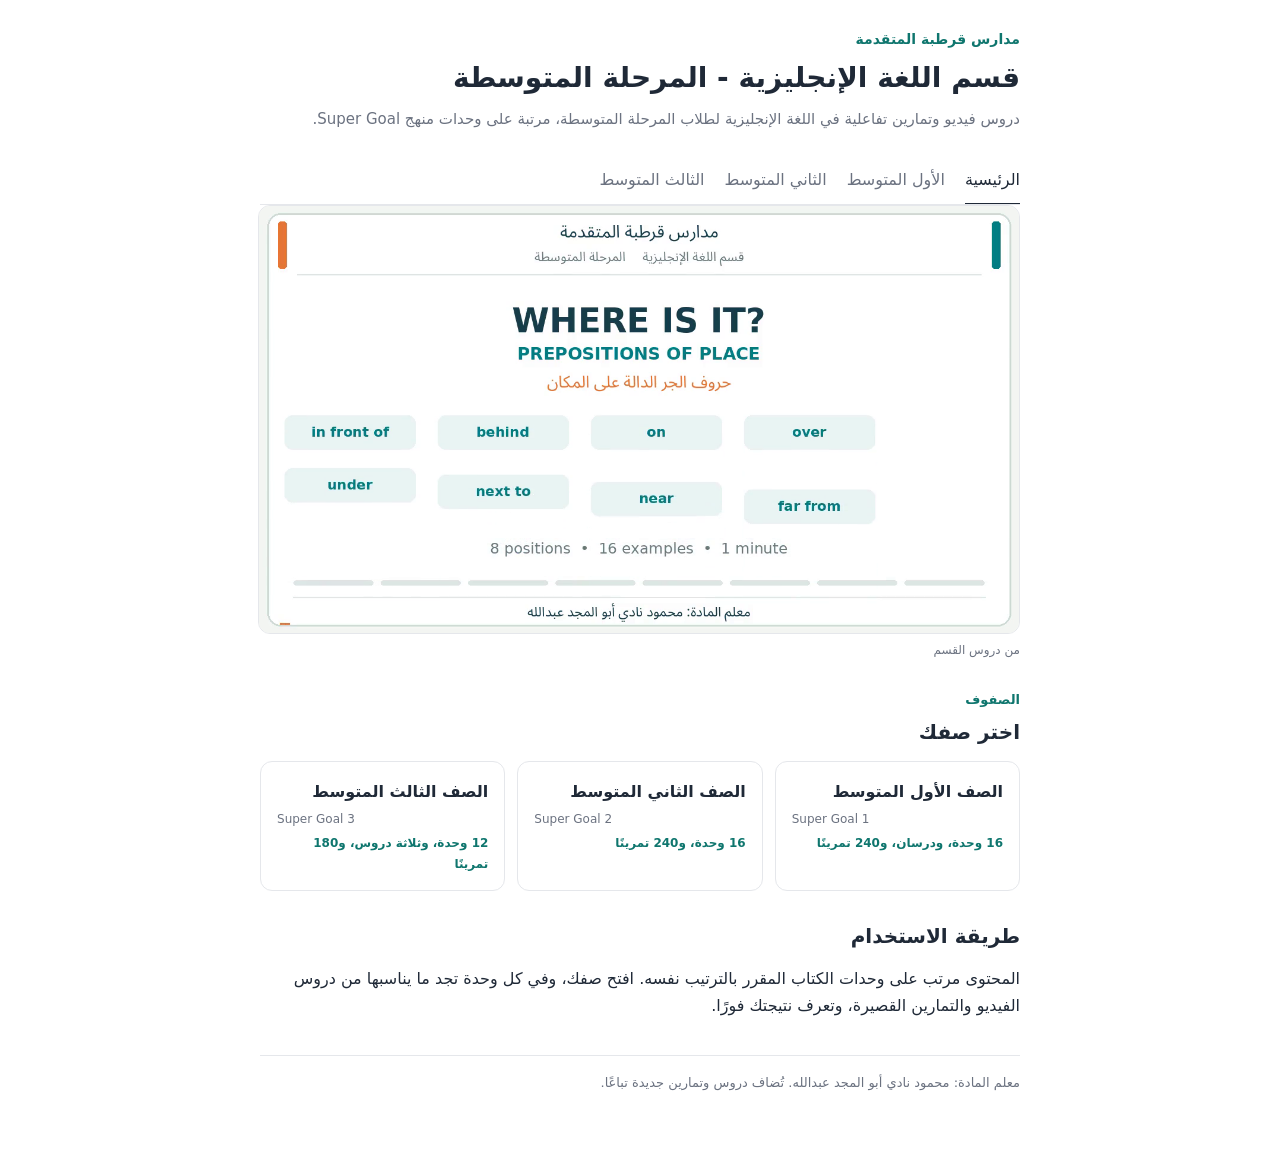
==== index.html @ ed7b1d53 "Add files via upload" ====
<!doctype html>
<html lang="ar" dir="rtl">
  <head>
    <meta charset="UTF-8" />
    <meta name="viewport" content="width=device-width, initial-scale=1.0" />
    <meta name="description" content="دروس فيديو وتمارين تفاعلية في اللغة الإنجليزية لطلاب المرحلة المتوسطة، مرتبة على وحدات منهج Super Goal. مدارس قرطبة المتقدمة." />
    <link rel="icon" type="image/png" href="./favicon.png" />
    <title>قسم اللغة الإنجليزية - المرحلة المتوسطة | مدارس قرطبة المتقدمة</title>
    <script type="module" crossorigin src="./index-lo9UbXIl.js"></script>
    <link rel="stylesheet" crossorigin href="./index-DZnxq1Eu.css">
  </head>
  <body>
    <div id="root"></div>
  </body>
</html>
---- index-DZnxq1Eu.css ----
:root{--ds-page: #ffffff;--ds-ink: #1f2937;--ds-ink-2: #6b7280;--ds-hairline: #e5e7eb;--ds-teal: #0f766e;--ds-red: #dc2626}body{font-family:system-ui,-apple-system,Segoe UI,Tahoma,Arial,sans-serif;color:var(--ds-ink);line-height:1.7}.file-card{max-width:760px;margin:0 auto;padding:28px 20px 56px}.file-header{margin-block-end:24px}.file-header-fact{margin:0 0 6px;color:var(--ds-teal);font-weight:600;font-size:14px}.file-header-title{margin:0 0 10px;font-size:28px;line-height:1.4;color:var(--ds-ink)}.file-header-intro{margin:0;color:var(--ds-ink-2);font-size:15px}.file-group{margin-block:28px}.file-group-label{margin:0 0 4px;color:var(--ds-teal);font-weight:600;font-size:13px}.file-group-heading{margin:0 0 12px;font-size:20px;color:var(--ds-ink)}.file-paragraph{margin:0 0 12px;color:var(--ds-ink)}.file-photos{margin:0}.file-photos img{width:100%;border-radius:12px;border:1px solid var(--ds-hairline);display:block}.file-photos-caption{margin-block-start:6px;color:var(--ds-ink-2);font-size:12px}.file-callout{border:1px solid var(--ds-hairline);border-inline-start:3px solid var(--ds-teal);border-radius:8px;padding:12px 16px;background:#0f766e0d}.file-callout-title{margin:0 0 4px;font-weight:600;color:var(--ds-ink)}.file-callout-body{margin:0;color:var(--ds-ink-2);font-size:14px}.file-closing{margin-block-start:36px;padding-block-start:16px;border-block-start:1px solid var(--ds-hairline);color:var(--ds-ink-2);font-size:13px}.file-hover-underline:hover{text-decoration:underline}@media (max-width: 600px){.file-card{padding:20px 14px 44px}.file-header-title{font-size:23px}.file-group-heading{font-size:18px}}html,body,#root{margin:0;min-height:100%}body{background:var(--ds-page)}.file-nav{display:flex;flex-wrap:wrap;gap:20px;border-bottom:1px solid var(--ds-hairline)}.file-nav a{padding:10px 0;color:var(--ds-ink-2);text-decoration:none}.file-nav a[aria-current=page]{color:var(--ds-ink);box-shadow:inset 0 -1px 0 var(--ds-ink)}@media (max-width: 600px){.file-nav{flex-wrap:nowrap;gap:16px;overflow-x:auto;-webkit-overflow-scrolling:touch}.file-nav a{display:inline-flex;align-items:center;min-height:44px;white-space:nowrap;font-size:14px}}.qe-grades{display:grid;grid-template-columns:1fr;gap:12px}@media (min-width: 768px){.qe-grades{grid-template-columns:repeat(3,1fr)}}.qe-grade{display:flex;flex-direction:column;gap:4px;border:1px solid var(--ds-hairline);border-radius:12px;padding:16px;text-decoration:none;color:inherit}.qe-grade-name{font-weight:600;color:var(--ds-ink)}.qe-grade-book{color:var(--ds-ink-2);font-size:12px}.qe-grade-count{color:var(--ds-teal);font-weight:600;font-size:12px}.qe-lesson{border:1px solid var(--ds-hairline);border-radius:12px;padding:16px;display:flex;flex-direction:column;gap:12px;margin-block-end:16px}.qe-lesson-head{display:flex;justify-content:space-between;align-items:baseline;gap:12px;flex-wrap:wrap}.qe-lesson-titles{display:flex;flex-direction:column;gap:2px}.qe-lesson-title{font-weight:600;color:var(--ds-ink)}.qe-lesson-en{color:var(--ds-ink-2);font-size:12px}.qe-lesson-meta{color:var(--ds-teal);font-weight:600;font-size:12px;white-space:nowrap}.qe-video{width:100%;border-radius:8px;background:#000;display:block}.qe-quiz{display:flex;flex-direction:column;gap:16px}.qe-quiz-score{display:flex;justify-content:space-between;align-items:center;gap:12px;font-weight:600;color:var(--ds-teal)}.qe-quiz-reset{border:1px solid var(--ds-hairline);background:none;border-radius:4px;padding:8px 14px;min-height:44px;color:var(--ds-ink-2);font:inherit;cursor:pointer}.qe-question{border:1px solid var(--ds-hairline);border-radius:12px;padding:16px}.qe-question-text{margin:0 0 12px;font-weight:600;color:var(--ds-ink)}.qe-question-num{color:var(--ds-ink-2);font-weight:400}.qe-choices{display:flex;flex-wrap:wrap;gap:8px}.qe-choice{border:1px solid var(--ds-hairline);background:none;border-radius:4px;padding:10px 16px;min-height:44px;font:inherit;color:var(--ds-ink);cursor:pointer}.qe-choice:disabled{cursor:default}.qe-choice.is-correct{border-color:var(--ds-teal);color:var(--ds-teal);font-weight:600}.qe-choice.is-wrong{border-color:var(--ds-red);color:var(--ds-red)}.qe-feedback{margin:10px 0 0;color:var(--ds-ink-2);font-size:13px}.qe-unit{border-block-start:1px solid var(--ds-hairline);padding-block-start:16px;margin-block-end:20px}.qe-unit-head{display:flex;align-items:flex-start;gap:12px;margin-block-end:12px}.qe-unit-num{flex:none;min-width:28px;height:28px;border-radius:50%;border:1px solid var(--ds-hairline);color:var(--ds-ink-2);display:inline-flex;align-items:center;justify-content:center;font-size:13px}.qe-unit-titles{display:flex;flex-direction:column;gap:2px}.qe-unit-name{font-weight:600;color:var(--ds-ink);text-align:start}.qe-unit-detail{color:var(--ds-ink-2);font-size:13px}.qe-ex{margin-block-start:12px}.qe-ex>summary{cursor:pointer;display:flex;justify-content:space-between;align-items:center;font-weight:600;color:var(--ds-teal);background:#0f766e12;border-radius:8px;padding:10px 14px;min-height:44px;list-style:none}.qe-ex>summary::-webkit-details-marker{display:none}.qe-ex>summary:after{content:"+";font-size:20px;line-height:1}.qe-ex[open]>summary{margin-block-end:12px}.qe-ex[open]>summary:after{content:"−"}
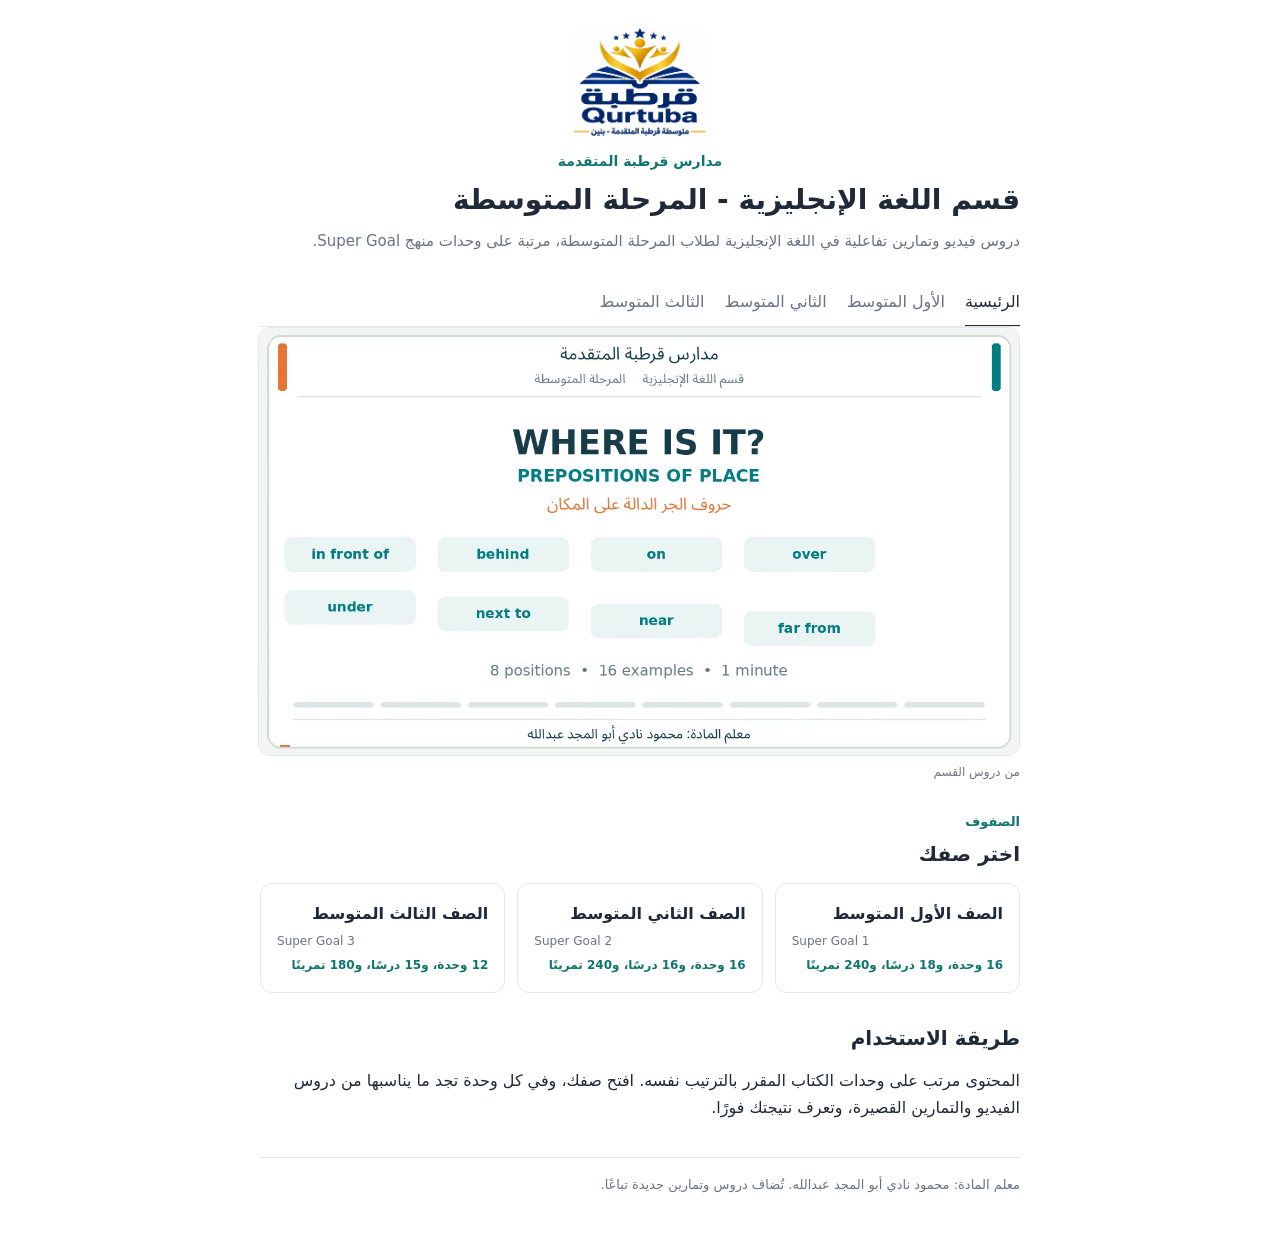
==== commit 2a07f3d3: "Add files via upload" ====
--- a/index.html
+++ b/index.html
@@ -6,8 +6,8 @@
     <meta name="description" content="دروس فيديو وتمارين تفاعلية في اللغة الإنجليزية لطلاب المرحلة المتوسطة، مرتبة على وحدات منهج Super Goal. مدارس قرطبة المتقدمة." />
     <link rel="icon" type="image/png" href="./favicon.png" />
     <title>قسم اللغة الإنجليزية - المرحلة المتوسطة | مدارس قرطبة المتقدمة</title>
-    <script type="module" crossorigin src="./index-lo9UbXIl.js"></script>
-    <link rel="stylesheet" crossorigin href="./index-DZnxq1Eu.css">
+    <script type="module" crossorigin src="./index-C8kLm2Qx.js"></script>
+    <link rel="stylesheet" crossorigin href="./index-CtK6CQHv.css">
   </head>
   <body>
     <div id="root"></div>
--- a/index-CtK6CQHv.css
+++ b/index-CtK6CQHv.css
@@ -0,0 +1 @@
+:root{--ds-page: #ffffff;--ds-ink: #1f2937;--ds-ink-2: #6b7280;--ds-hairline: #e5e7eb;--ds-teal: #0f766e;--ds-red: #dc2626}body{font-family:system-ui,-apple-system,Segoe UI,Tahoma,Arial,sans-serif;color:var(--ds-ink);line-height:1.7}.file-card{max-width:760px;margin:0 auto;padding:28px 20px 56px}.file-header{margin-block-end:24px}.file-header-logo{display:block;width:132px;height:auto;margin:0 auto 14px}@media (max-width: 600px){.file-header-logo{width:108px}}.file-header-fact{margin:0 0 6px;color:var(--ds-teal);font-weight:600;font-size:14px;text-align:center}.file-header-title{margin:0 0 10px;font-size:28px;line-height:1.4;color:var(--ds-ink)}.file-header-intro{margin:0;color:var(--ds-ink-2);font-size:15px}.file-group{margin-block:28px}.file-group-label{margin:0 0 4px;color:var(--ds-teal);font-weight:600;font-size:13px}.file-group-heading{margin:0 0 12px;font-size:20px;color:var(--ds-ink)}.file-paragraph{margin:0 0 12px;color:var(--ds-ink)}.file-photos{margin:0}.file-photos img{width:100%;border-radius:12px;border:1px solid var(--ds-hairline);display:block}.file-photos-caption{margin-block-start:6px;color:var(--ds-ink-2);font-size:12px}.file-callout{border:1px solid var(--ds-hairline);border-inline-start:3px solid var(--ds-teal);border-radius:8px;padding:12px 16px;background:#0f766e0d}.file-callout-title{margin:0 0 4px;font-weight:600;color:var(--ds-ink)}.file-callout-body{margin:0;color:var(--ds-ink-2);font-size:14px}.file-closing{margin-block-start:36px;padding-block-start:16px;border-block-start:1px solid var(--ds-hairline);color:var(--ds-ink-2);font-size:13px}.file-hover-underline:hover{text-decoration:underline}@media (max-width: 600px){.file-card{padding:20px 14px 44px}.file-header-title{font-size:23px}.file-group-heading{font-size:18px}}html,body,#root{margin:0;min-height:100%}body{background:var(--ds-page)}.file-nav{display:flex;flex-wrap:wrap;gap:20px;border-bottom:1px solid var(--ds-hairline)}.file-nav a{padding:10px 0;color:var(--ds-ink-2);text-decoration:none}.file-nav a[aria-current=page]{color:var(--ds-ink);box-shadow:inset 0 -1px 0 var(--ds-ink)}@media (max-width: 600px){.file-nav{flex-wrap:nowrap;gap:16px;overflow-x:auto;-webkit-overflow-scrolling:touch}.file-nav a{display:inline-flex;align-items:center;min-height:44px;white-space:nowrap;font-size:14px}}.qe-grades{display:grid;grid-template-columns:1fr;gap:12px}@media (min-width: 768px){.qe-grades{grid-template-columns:repeat(3,1fr)}}.qe-grade{display:flex;flex-direction:column;gap:4px;border:1px solid var(--ds-hairline);border-radius:12px;padding:16px;text-decoration:none;color:inherit}.qe-grade-name{font-weight:600;color:var(--ds-ink)}.qe-grade-book{color:var(--ds-ink-2);font-size:12px}.qe-grade-count{color:var(--ds-teal);font-weight:600;font-size:12px}.qe-lesson{border:1px solid var(--ds-hairline);border-radius:12px;padding:16px;display:flex;flex-direction:column;gap:12px;margin-block-end:16px}.qe-lesson-head{display:flex;justify-content:space-between;align-items:baseline;gap:12px;flex-wrap:wrap}.qe-lesson-titles{display:flex;flex-direction:column;gap:2px}.qe-lesson-title{font-weight:600;color:var(--ds-ink)}.qe-lesson-en{color:var(--ds-ink-2);font-size:12px}.qe-lesson-meta{color:var(--ds-teal);font-weight:600;font-size:12px;white-space:nowrap}.qe-video{width:100%;border-radius:8px;background:#000;display:block}.qe-quiz{display:flex;flex-direction:column;gap:16px}.qe-quiz-score{display:flex;justify-content:space-between;align-items:center;gap:12px;font-weight:600;color:var(--ds-teal)}.qe-quiz-reset{border:1px solid var(--ds-hairline);background:none;border-radius:4px;padding:8px 14px;min-height:44px;color:var(--ds-ink-2);font:inherit;cursor:pointer}.qe-question{border:1px solid var(--ds-hairline);border-radius:12px;padding:16px}.qe-question-text{margin:0 0 12px;font-weight:600;color:var(--ds-ink)}.qe-question-num{color:var(--ds-ink-2);font-weight:400}.qe-choices{display:flex;flex-wrap:wrap;gap:8px}.qe-choice{border:1px solid var(--ds-hairline);background:none;border-radius:4px;padding:10px 16px;min-height:44px;font:inherit;color:var(--ds-ink);cursor:pointer}.qe-choice:disabled{cursor:default}.qe-choice.is-correct{border-color:var(--ds-teal);color:var(--ds-teal);font-weight:600}.qe-choice.is-wrong{border-color:var(--ds-red);color:var(--ds-red)}.qe-feedback{margin:10px 0 0;color:var(--ds-ink-2);font-size:13px}.qe-unit{border-block-start:1px solid var(--ds-hairline);padding-block-start:16px;margin-block-end:20px}.qe-unit-head{display:flex;align-items:flex-start;gap:12px;margin-block-end:12px}.qe-unit-num{flex:none;min-width:28px;height:28px;border-radius:50%;border:1px solid var(--ds-hairline);color:var(--ds-ink-2);display:inline-flex;align-items:center;justify-content:center;font-size:13px}.qe-unit-titles{display:flex;flex-direction:column;gap:2px}.qe-unit-name{font-weight:600;color:var(--ds-ink);text-align:start}.qe-unit-detail{color:var(--ds-ink-2);font-size:13px}.qe-ex{margin-block-start:12px}.qe-ex>summary{cursor:pointer;display:flex;justify-content:space-between;align-items:center;font-weight:600;color:var(--ds-teal);background:#0f766e12;border-radius:8px;padding:10px 14px;min-height:44px;list-style:none}.qe-ex>summary::-webkit-details-marker{display:none}.qe-ex>summary:after{content:"+";font-size:20px;line-height:1}.qe-ex[open]>summary{margin-block-end:12px}.qe-ex[open]>summary:after{content:"−"}
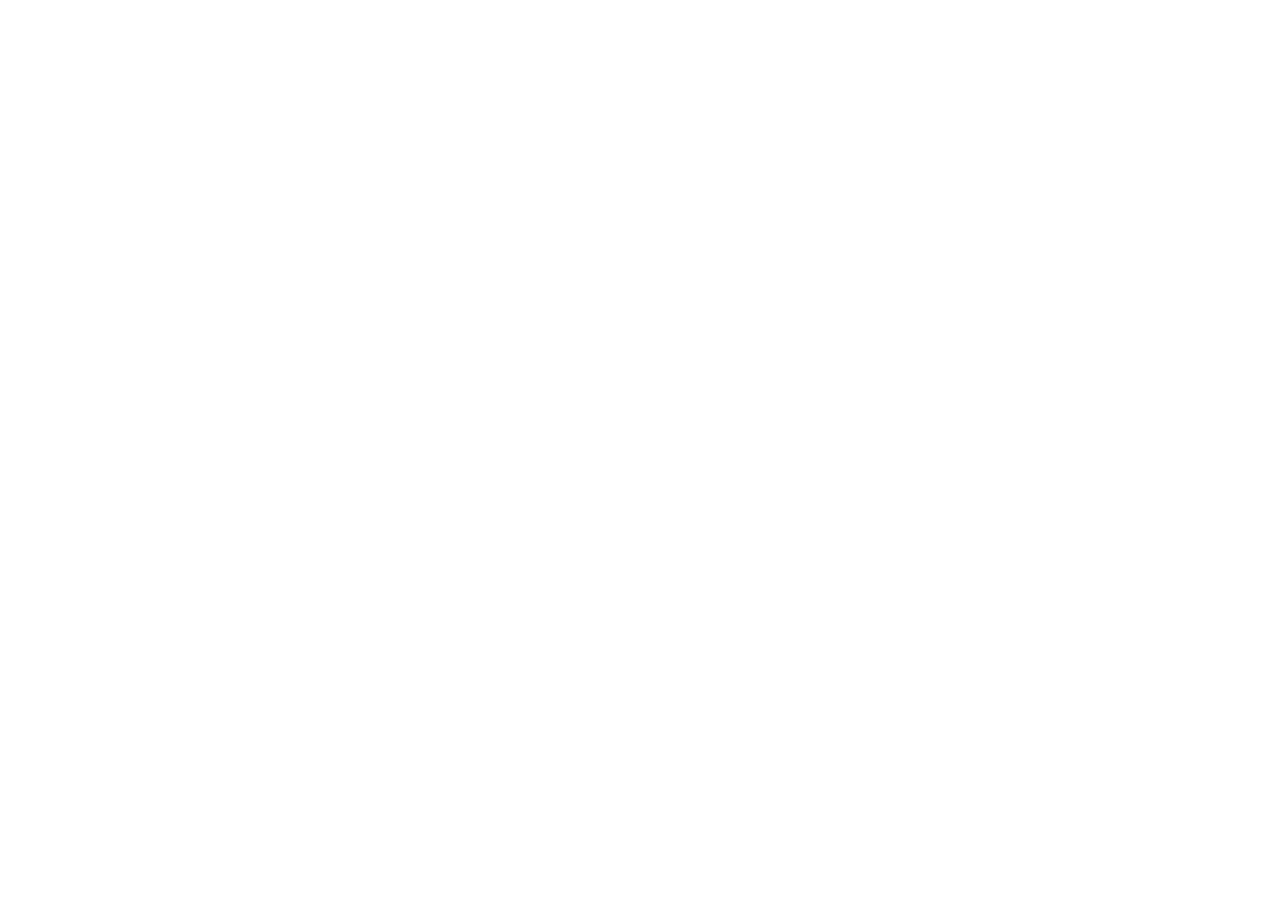
==== commit 06cccf3a: "Add files via upload" ====
--- a/index.html
+++ b/index.html
@@ -6,8 +6,8 @@
     <meta name="description" content="دروس فيديو وتمارين تفاعلية في اللغة الإنجليزية لطلاب المرحلة المتوسطة، مرتبة على وحدات منهج Super Goal. مدارس قرطبة المتقدمة." />
     <link rel="icon" type="image/png" href="./favicon.png" />
     <title>قسم اللغة الإنجليزية - المرحلة المتوسطة | مدارس قرطبة المتقدمة</title>
-    <script type="module" crossorigin src="./index-C8kLm2Qx.js"></script>
-    <link rel="stylesheet" crossorigin href="./index-CtK6CQHv.css">
+    <script type="module" crossorigin src="./index-C3DcbovV.js"></script>
+    <link rel="stylesheet" crossorigin href="./index-CsIT_9rZ.css">
   </head>
   <body>
     <div id="root"></div>
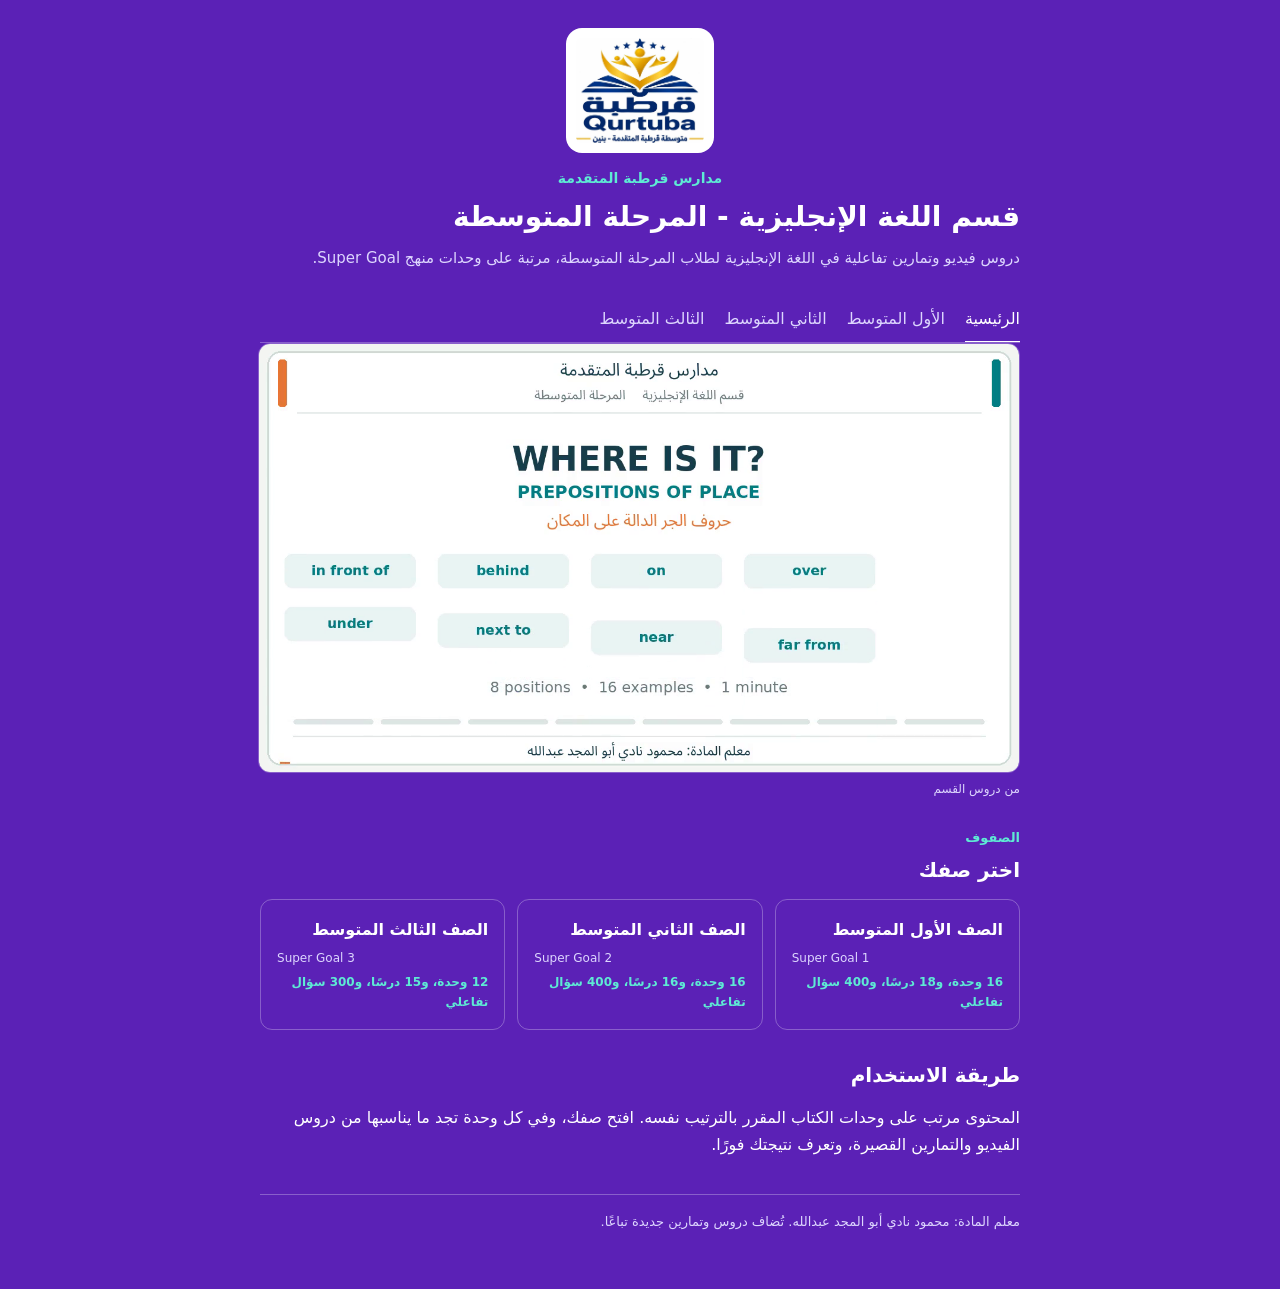
==== commit 586a02c3: "Add files via upload" ====
--- a/index.html
+++ b/index.html
@@ -6,8 +6,8 @@
     <meta name="description" content="دروس فيديو وتمارين تفاعلية في اللغة الإنجليزية لطلاب المرحلة المتوسطة، مرتبة على وحدات منهج Super Goal. مدارس قرطبة المتقدمة." />
     <link rel="icon" type="image/png" href="./favicon.png" />
     <title>قسم اللغة الإنجليزية - المرحلة المتوسطة | مدارس قرطبة المتقدمة</title>
-    <script type="module" crossorigin src="./index-C3DcbovV.js"></script>
-    <link rel="stylesheet" crossorigin href="./index-CsIT_9rZ.css">
+    <script type="module" crossorigin src="./index-CAfoFC_S.js"></script>
+    <link rel="stylesheet" crossorigin href="./index-BbaIhs5w.css">
   </head>
   <body>
     <div id="root"></div>
--- a/index-BbaIhs5w.css
+++ b/index-BbaIhs5w.css
@@ -0,0 +1 @@
+:root{--ds-page: #5b21b6;--ds-ink: #ffffff;--ds-ink-2: #ddd6fe;--ds-hairline: rgba(255, 255, 255, .28);--ds-teal: #5eead4;--ds-red: #fca5a5}body{font-family:system-ui,-apple-system,Segoe UI,Tahoma,Arial,sans-serif;color:var(--ds-ink);line-height:1.7}.file-card{max-width:760px;margin:0 auto;padding:28px 20px 56px}.file-header{margin-block-end:24px}.file-header-logo{display:block;width:148px;height:auto;margin:0 auto 14px;background:#fff;border-radius:16px;padding:10px;box-sizing:border-box}@media (max-width: 600px){.file-header-logo{width:108px}}.file-header-fact{margin:0 0 6px;color:var(--ds-teal);font-weight:600;font-size:14px;text-align:center}.file-header-title{margin:0 0 10px;font-size:28px;line-height:1.4;color:var(--ds-ink)}.file-header-intro{margin:0;color:var(--ds-ink-2);font-size:15px}.file-group{margin-block:28px}.file-group-label{margin:0 0 4px;color:var(--ds-teal);font-weight:600;font-size:13px}.file-group-heading{margin:0 0 12px;font-size:20px;color:var(--ds-ink)}.file-paragraph{margin:0 0 12px;color:var(--ds-ink)}.file-photos{margin:0}.file-photos img{width:100%;border-radius:12px;border:1px solid var(--ds-hairline);display:block}.file-photos-caption{margin-block-start:6px;color:var(--ds-ink-2);font-size:12px}.file-callout{border:1px solid var(--ds-hairline);border-inline-start:3px solid var(--ds-teal);border-radius:8px;padding:12px 16px;background:#5eead414}.file-callout-title{margin:0 0 4px;font-weight:600;color:var(--ds-ink)}.file-callout-body{margin:0;color:var(--ds-ink-2);font-size:14px}.file-closing{margin-block-start:36px;padding-block-start:16px;border-block-start:1px solid var(--ds-hairline);color:var(--ds-ink-2);font-size:13px}.file-hover-underline:hover{text-decoration:underline}@media (max-width: 600px){.file-card{padding:20px 14px 44px}.file-header-title{font-size:23px}.file-group-heading{font-size:18px}}html,body,#root{margin:0;min-height:100%}body{background:var(--ds-page)}.file-nav{display:flex;flex-wrap:wrap;gap:20px;border-bottom:1px solid var(--ds-hairline)}.file-nav a{padding:10px 0;color:var(--ds-ink-2);text-decoration:none}.file-nav a[aria-current=page]{color:var(--ds-ink);box-shadow:inset 0 -1px 0 var(--ds-ink)}@media (max-width: 600px){.file-nav{flex-wrap:nowrap;gap:16px;overflow-x:auto;-webkit-overflow-scrolling:touch}.file-nav a{display:inline-flex;align-items:center;min-height:44px;white-space:nowrap;font-size:14px}}.qe-grades{display:grid;grid-template-columns:1fr;gap:12px}@media (min-width: 768px){.qe-grades{grid-template-columns:repeat(3,1fr)}}.qe-grade{display:flex;flex-direction:column;gap:4px;border:1px solid var(--ds-hairline);border-radius:12px;padding:16px;text-decoration:none;color:inherit}.qe-grade-name{font-weight:600;color:var(--ds-ink)}.qe-grade-book{color:var(--ds-ink-2);font-size:12px}.qe-grade-count{color:var(--ds-teal);font-weight:600;font-size:12px}.qe-lesson{border:1px solid var(--ds-hairline);border-radius:12px;padding:16px;display:flex;flex-direction:column;gap:12px;margin-block-end:16px}.qe-lesson-head{display:flex;justify-content:space-between;align-items:baseline;gap:12px;flex-wrap:wrap}.qe-lesson-titles{display:flex;flex-direction:column;gap:2px}.qe-lesson-title{font-weight:600;color:var(--ds-ink)}.qe-lesson-en{color:var(--ds-ink-2);font-size:12px}.qe-lesson-meta{color:var(--ds-teal);font-weight:600;font-size:12px;white-space:nowrap}.qe-video{width:100%;border-radius:8px;background:#000;display:block}.qe-quiz{display:flex;flex-direction:column;gap:16px}.qe-quiz-score{display:flex;justify-content:space-between;align-items:center;gap:12px;font-weight:600;color:var(--ds-teal)}.qe-quiz-reset{border:1px solid var(--ds-hairline);background:none;border-radius:4px;padding:8px 14px;min-height:44px;color:var(--ds-ink-2);font:inherit;cursor:pointer}.qe-question{border:1px solid var(--ds-hairline);border-radius:12px;padding:16px}.qe-question-text{margin:0 0 12px;font-weight:600;color:var(--ds-ink)}.qe-question-num{color:var(--ds-ink-2);font-weight:400}.qe-choices{display:flex;flex-wrap:wrap;gap:8px}.qe-choice{border:1px solid var(--ds-hairline);background:none;border-radius:4px;padding:10px 16px;min-height:44px;font:inherit;color:var(--ds-ink);cursor:pointer}.qe-choice:disabled{cursor:default}.qe-choice.is-correct{border-color:var(--ds-teal);color:var(--ds-teal);font-weight:600}.qe-choice.is-wrong{border-color:var(--ds-red);color:var(--ds-red)}.qe-feedback{margin:10px 0 0;color:var(--ds-ink-2);font-size:13px}.qe-unit{border-block-start:1px solid var(--ds-hairline);padding-block-start:16px;margin-block-end:20px}.qe-unit-head{display:flex;align-items:flex-start;gap:12px;margin-block-end:12px}.qe-unit-num{flex:none;min-width:28px;height:28px;border-radius:50%;border:1px solid var(--ds-hairline);color:var(--ds-ink-2);display:inline-flex;align-items:center;justify-content:center;font-size:13px}.qe-unit-titles{display:flex;flex-direction:column;gap:2px}.qe-unit-name{font-weight:600;color:var(--ds-ink);text-align:start}.qe-unit-detail{color:var(--ds-ink-2);font-size:13px}.qe-ex{margin-block-start:12px}.qe-ex>summary{cursor:pointer;display:flex;justify-content:space-between;align-items:center;font-weight:600;color:var(--ds-teal);background:#5eead41a;border-radius:8px;padding:10px 14px;min-height:44px;list-style:none}.qe-ex>summary::-webkit-details-marker{display:none}.qe-ex>summary:after{content:"+";font-size:20px;line-height:1}.qe-ex[open]>summary{margin-block-end:12px}.qe-ex[open]>summary:after{content:"−"}.qe-quickquiz{margin-block-start:14px;border:1px solid var(--ds-hairline);border-radius:12px;padding:16px;background:#ffffff0f}.qe-quickquiz-title{margin:0 0 12px;font-weight:600;color:var(--ds-teal)}.qe-stars-box{margin-block-start:16px;text-align:center;border-block-start:1px solid var(--ds-hairline);padding-block-start:14px}.qe-stars{font-size:32px;line-height:1.2;color:#fbbf24;letter-spacing:6px}.qe-stars-msg{margin:8px 0 0;color:var(--ds-ink-2);font-size:14px}.qe-star.is-empty{color:#ffffff73}.qe-built{display:flex;flex-wrap:wrap;gap:8px;align-items:center;min-height:52px;border:1.5px dashed var(--ds-hairline);border-radius:10px;padding:8px 10px;margin-block-end:10px;background:#ffffff0d}.qe-built-hint{color:var(--ds-ink-2);font-size:13px}
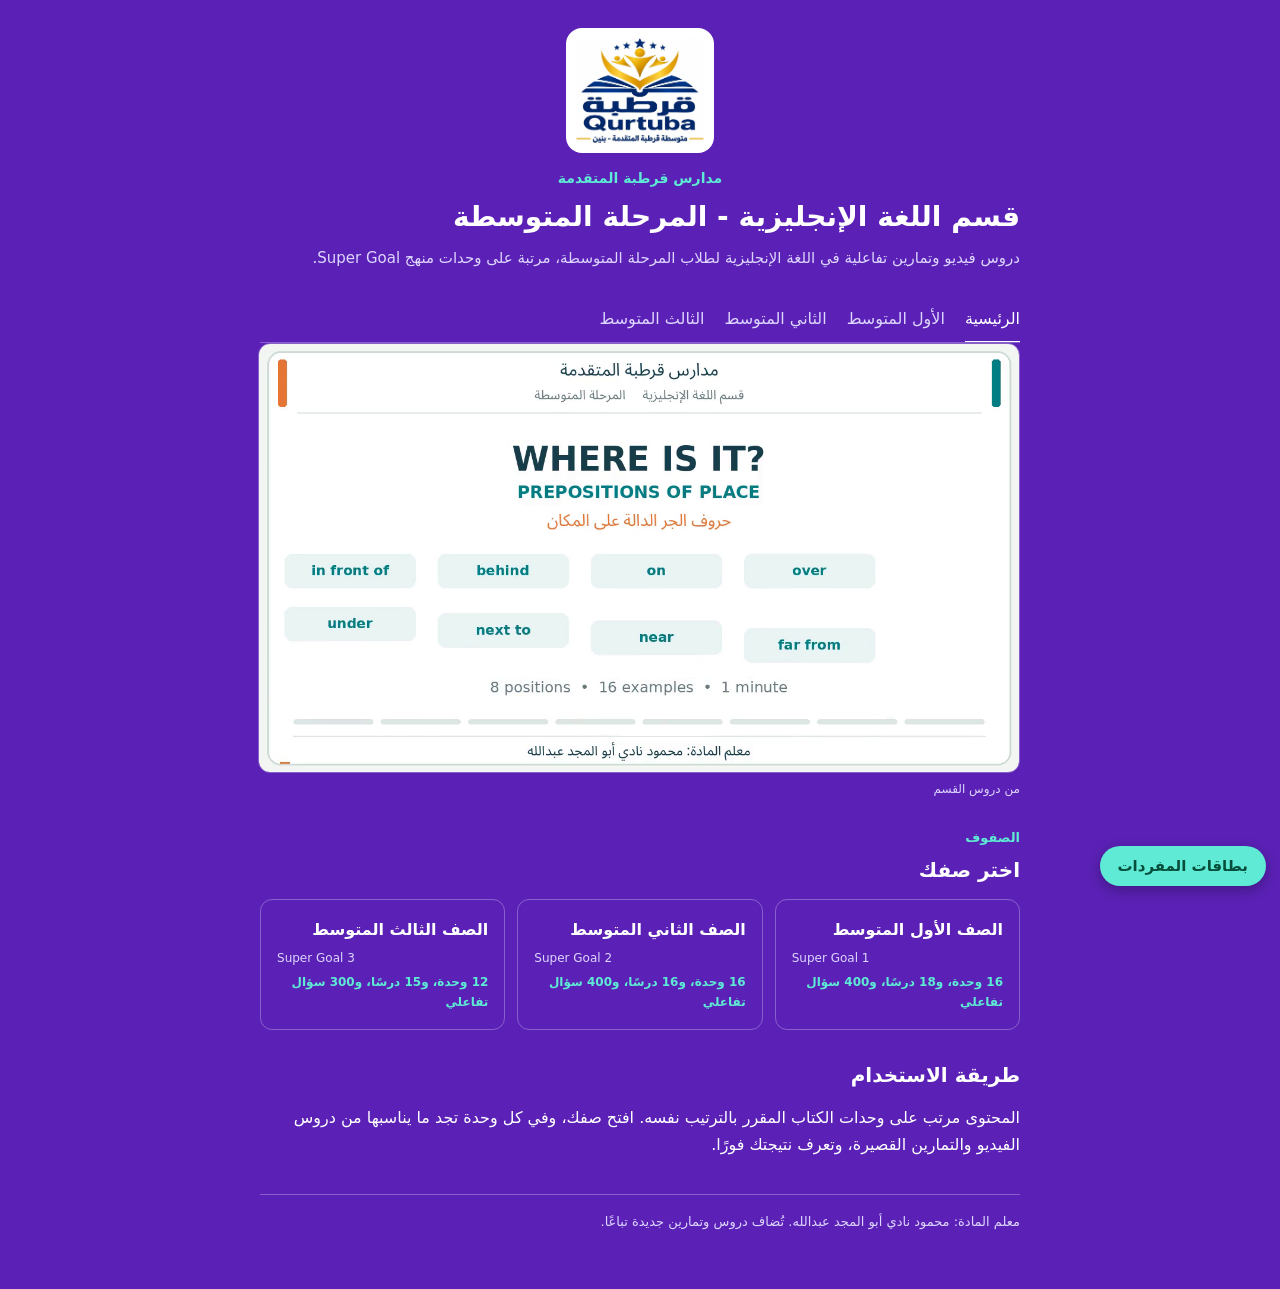
==== commit 1470126d: "Add files via upload" ====
--- a/index.html
+++ b/index.html
@@ -11,5 +11,7 @@
   </head>
   <body>
     <div id="root"></div>
+    <a class="fc-fab" href="./flashcards.html">بطاقات المفردات</a>
+    <style>.fc-fab{position:fixed;inset-inline-start:14px;bottom:14px;z-index:50;background:#5eead4;color:#064e3b;font:700 15px system-ui,Tahoma,Arial,sans-serif;padding:11px 18px;border-radius:99px;text-decoration:none;box-shadow:0 4px 14px rgba(0,0,0,.3)}</style>
   </body>
 </html>
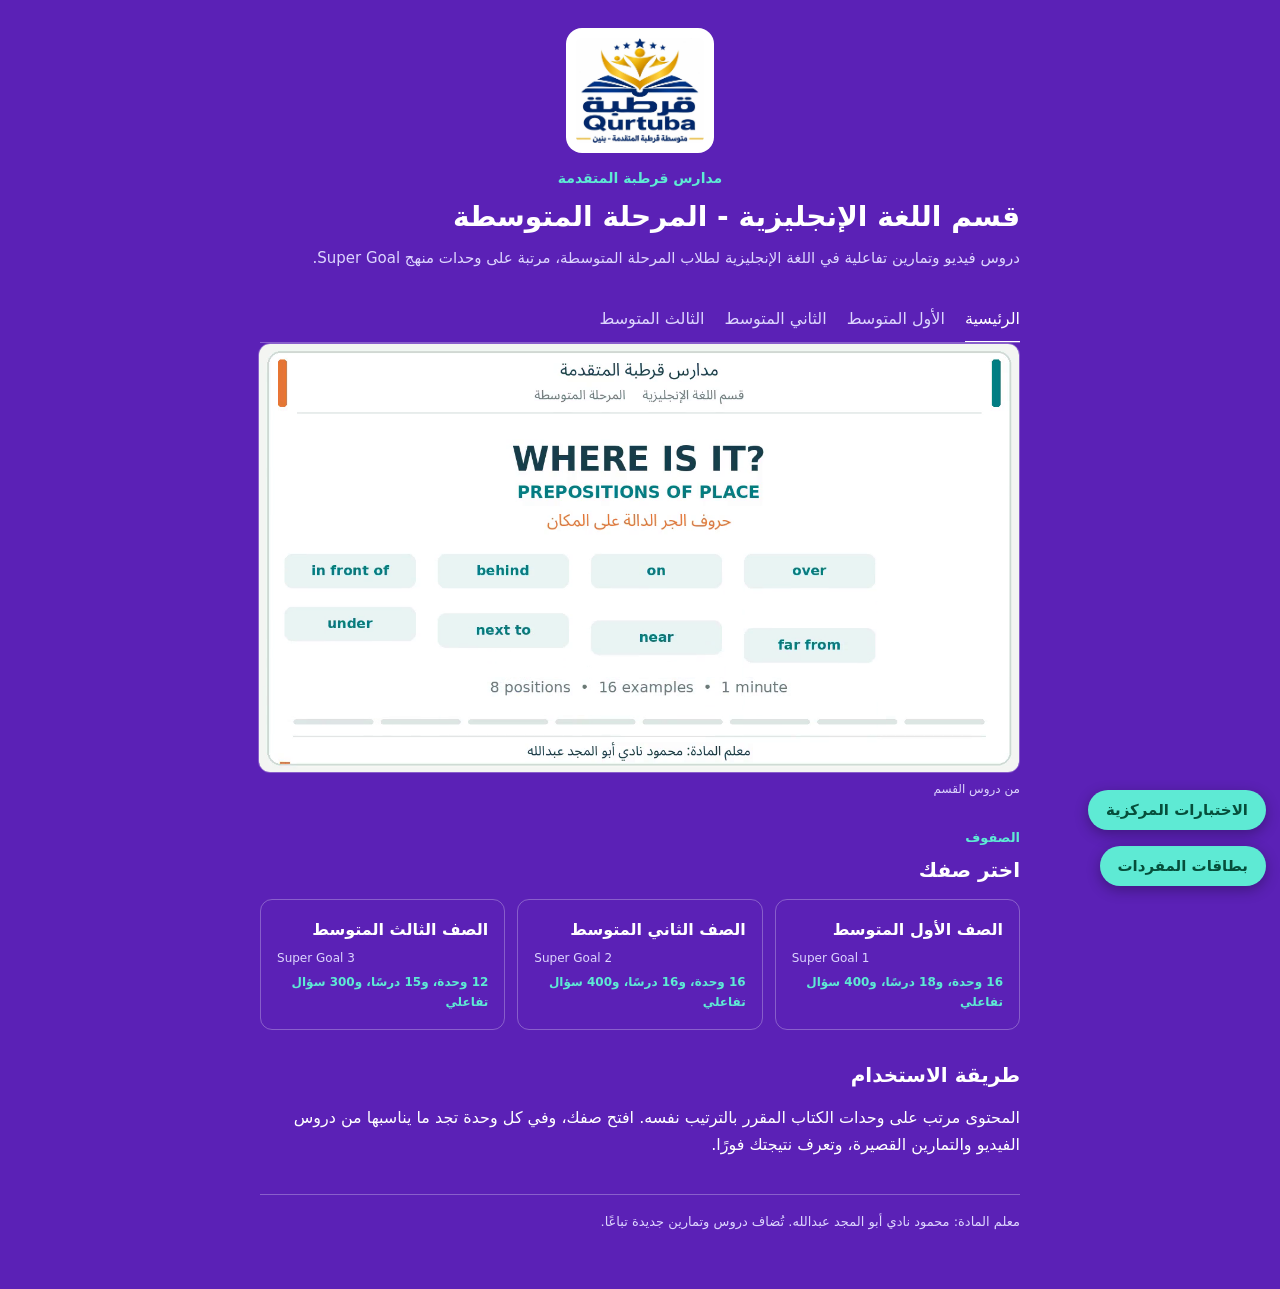
==== commit 5dabe321: "Add files via upload" ====
--- a/index.html
+++ b/index.html
@@ -12,6 +12,7 @@
   <body>
     <div id="root"></div>
     <a class="fc-fab" href="./flashcards.html">بطاقات المفردات</a>
-    <style>.fc-fab{position:fixed;inset-inline-start:14px;bottom:14px;z-index:50;background:#5eead4;color:#064e3b;font:700 15px system-ui,Tahoma,Arial,sans-serif;padding:11px 18px;border-radius:99px;text-decoration:none;box-shadow:0 4px 14px rgba(0,0,0,.3)}</style>
+    <a class="fc-fab fc-fab2" href="./central-exams.html">الاختبارات المركزية</a>
+    <style>.fc-fab{position:fixed;inset-inline-start:14px;bottom:14px;z-index:50;background:#5eead4;color:#064e3b;font:700 15px system-ui,Tahoma,Arial,sans-serif;padding:11px 18px;border-radius:99px;text-decoration:none;box-shadow:0 4px 14px rgba(0,0,0,.3)}.fc-fab2{bottom:70px}</style>
   </body>
 </html>
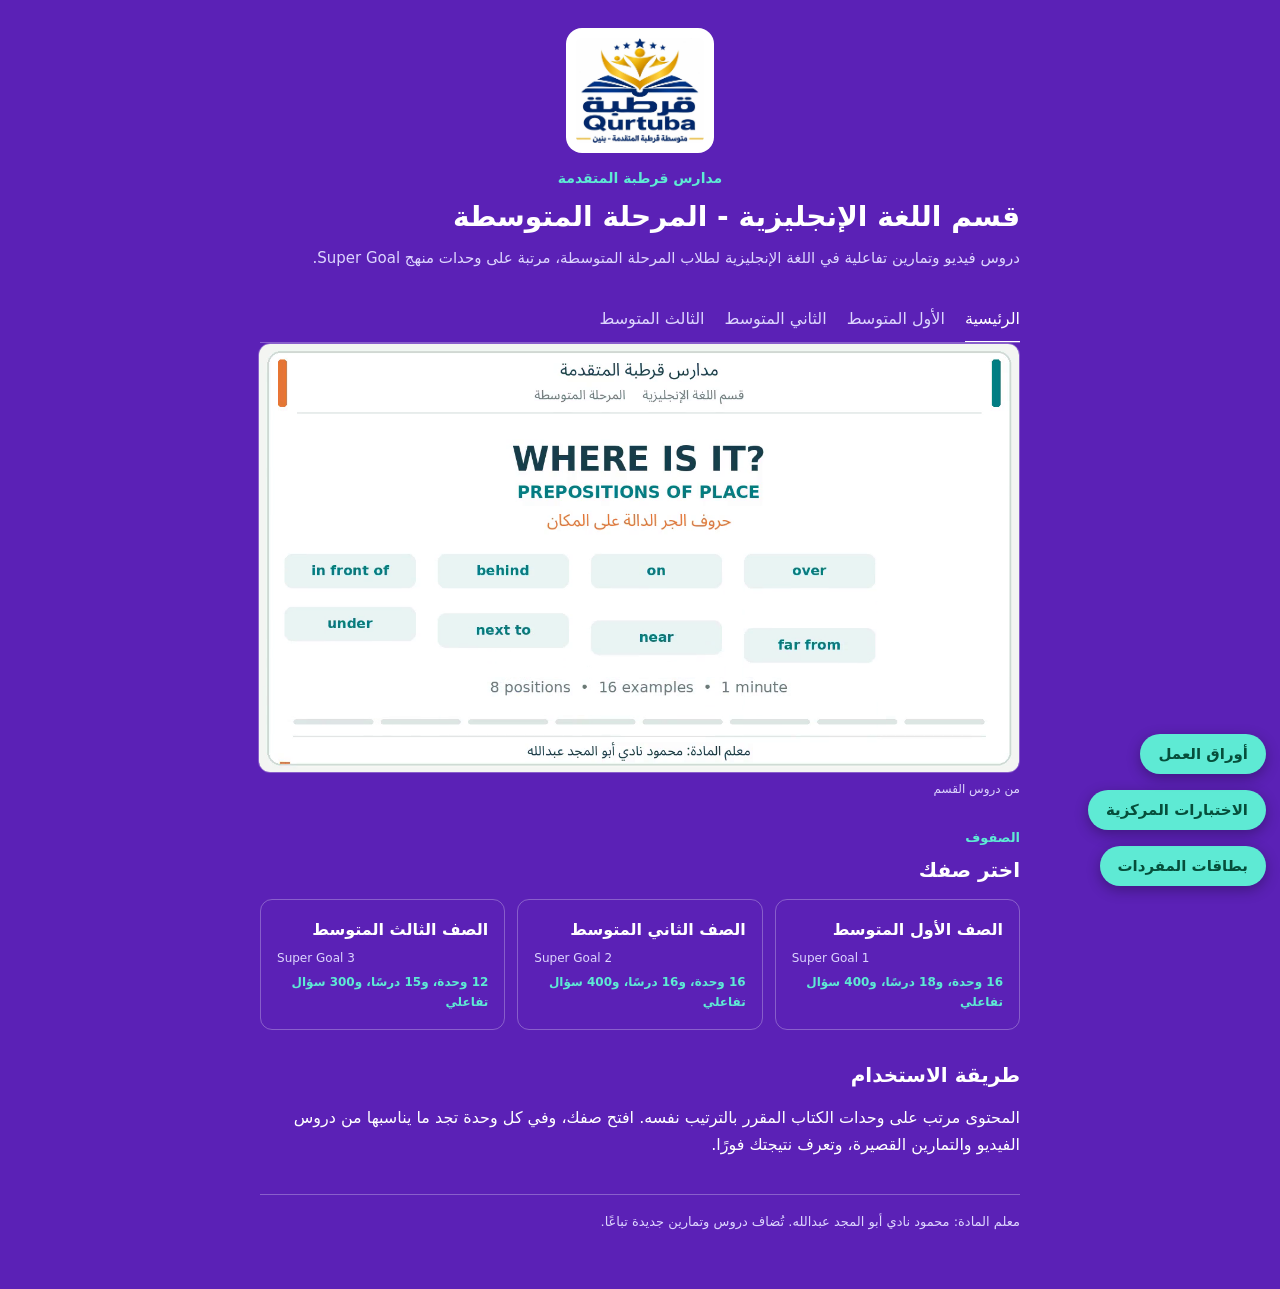
==== commit 8f62615a: "Add files via upload" ====
--- a/index.html
+++ b/index.html
@@ -13,6 +13,7 @@
     <div id="root"></div>
     <a class="fc-fab" href="./flashcards.html">بطاقات المفردات</a>
     <a class="fc-fab fc-fab2" href="./central-exams.html">الاختبارات المركزية</a>
-    <style>.fc-fab{position:fixed;inset-inline-start:14px;bottom:14px;z-index:50;background:#5eead4;color:#064e3b;font:700 15px system-ui,Tahoma,Arial,sans-serif;padding:11px 18px;border-radius:99px;text-decoration:none;box-shadow:0 4px 14px rgba(0,0,0,.3)}.fc-fab2{bottom:70px}</style>
+    <a class="fc-fab fc-fab3" href="./worksheets.html">أوراق العمل</a>
+    <style>.fc-fab{position:fixed;inset-inline-start:14px;bottom:14px;z-index:50;background:#5eead4;color:#064e3b;font:700 15px system-ui,Tahoma,Arial,sans-serif;padding:11px 18px;border-radius:99px;text-decoration:none;box-shadow:0 4px 14px rgba(0,0,0,.3)}.fc-fab2{bottom:70px}.fc-fab3{bottom:126px}</style>
   </body>
 </html>
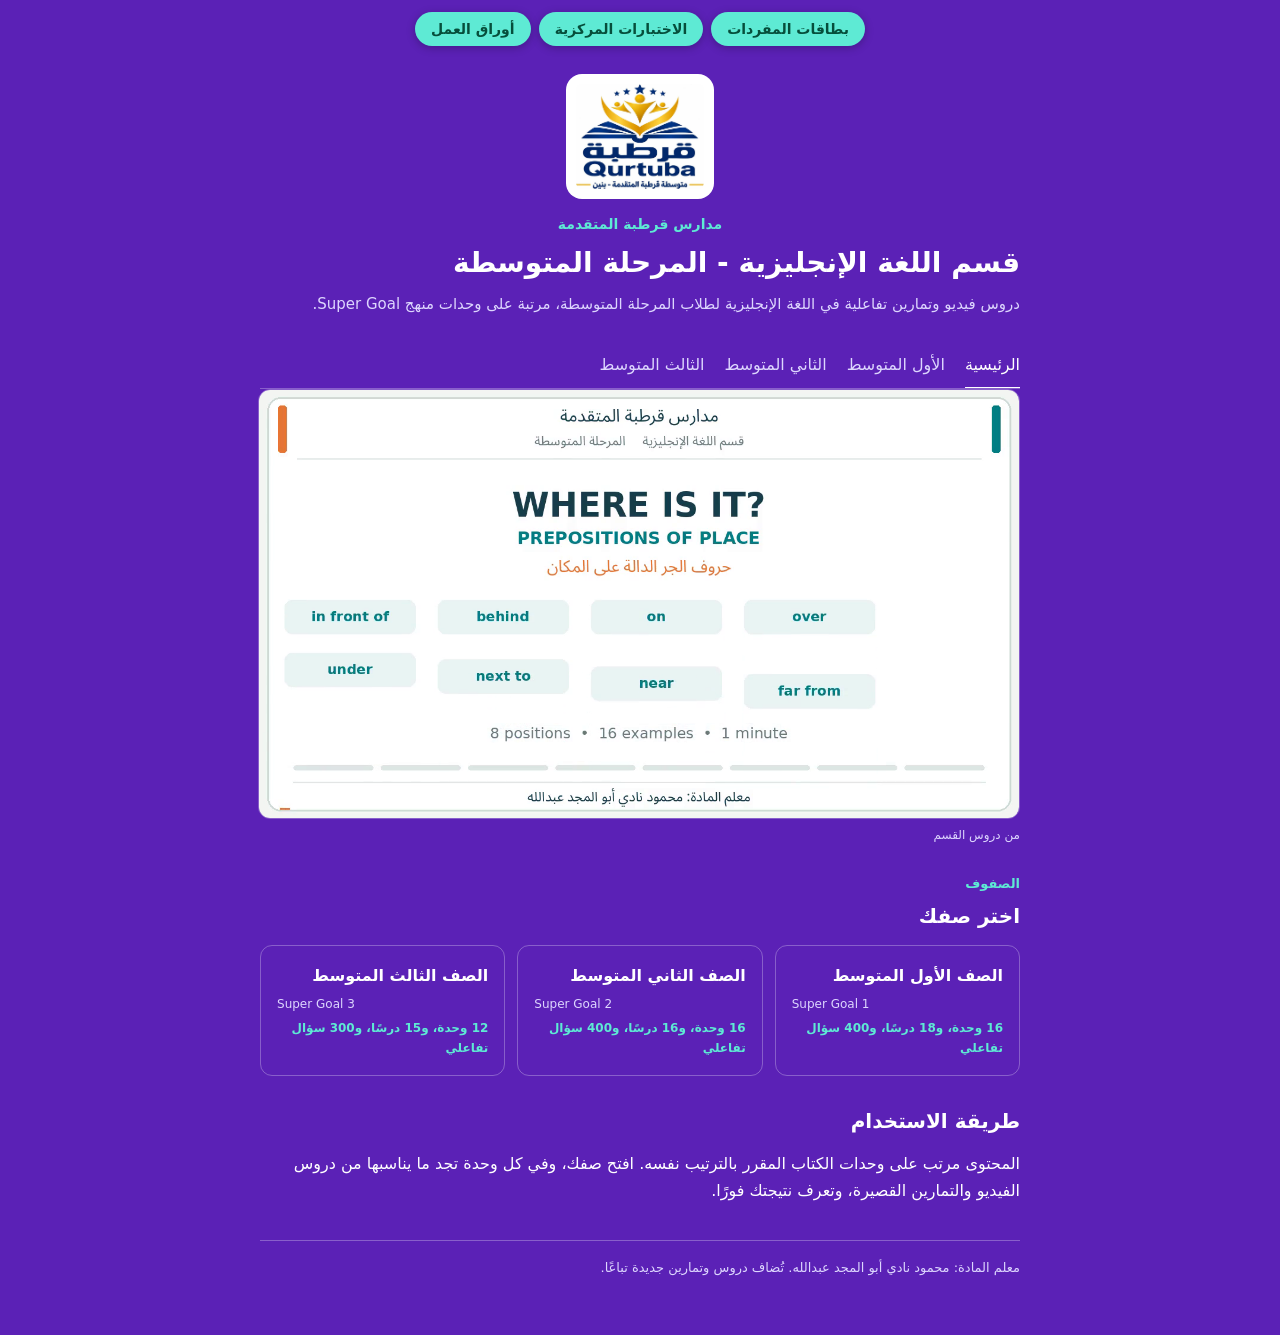
==== commit 74fc1527: "Add files via upload" ====
--- a/index.html
+++ b/index.html
@@ -10,10 +10,12 @@
     <link rel="stylesheet" crossorigin href="./index-BbaIhs5w.css">
   </head>
   <body>
+    <nav class="fc-bar">
+      <a class="fc-fab" href="./flashcards.html">بطاقات المفردات</a>
+      <a class="fc-fab" href="./central-exams.html">الاختبارات المركزية</a>
+      <a class="fc-fab" href="./worksheets.html">أوراق العمل</a>
+    </nav>
     <div id="root"></div>
-    <a class="fc-fab" href="./flashcards.html">بطاقات المفردات</a>
-    <a class="fc-fab fc-fab2" href="./central-exams.html">الاختبارات المركزية</a>
-    <a class="fc-fab fc-fab3" href="./worksheets.html">أوراق العمل</a>
-    <style>.fc-fab{position:fixed;inset-inline-start:14px;bottom:14px;z-index:50;background:#5eead4;color:#064e3b;font:700 15px system-ui,Tahoma,Arial,sans-serif;padding:11px 18px;border-radius:99px;text-decoration:none;box-shadow:0 4px 14px rgba(0,0,0,.3)}.fc-fab2{bottom:70px}.fc-fab3{bottom:126px}</style>
+    <style>.fc-bar{display:flex;flex-wrap:wrap;justify-content:center;gap:8px;padding:12px 12px 0;max-width:1100px;margin:0 auto}.fc-fab{background:#5eead4;color:#064e3b;font:700 14px system-ui,Tahoma,Arial,sans-serif;padding:9px 16px;border-radius:99px;text-decoration:none;box-shadow:0 2px 8px rgba(0,0,0,.25)}</style>
   </body>
 </html>
